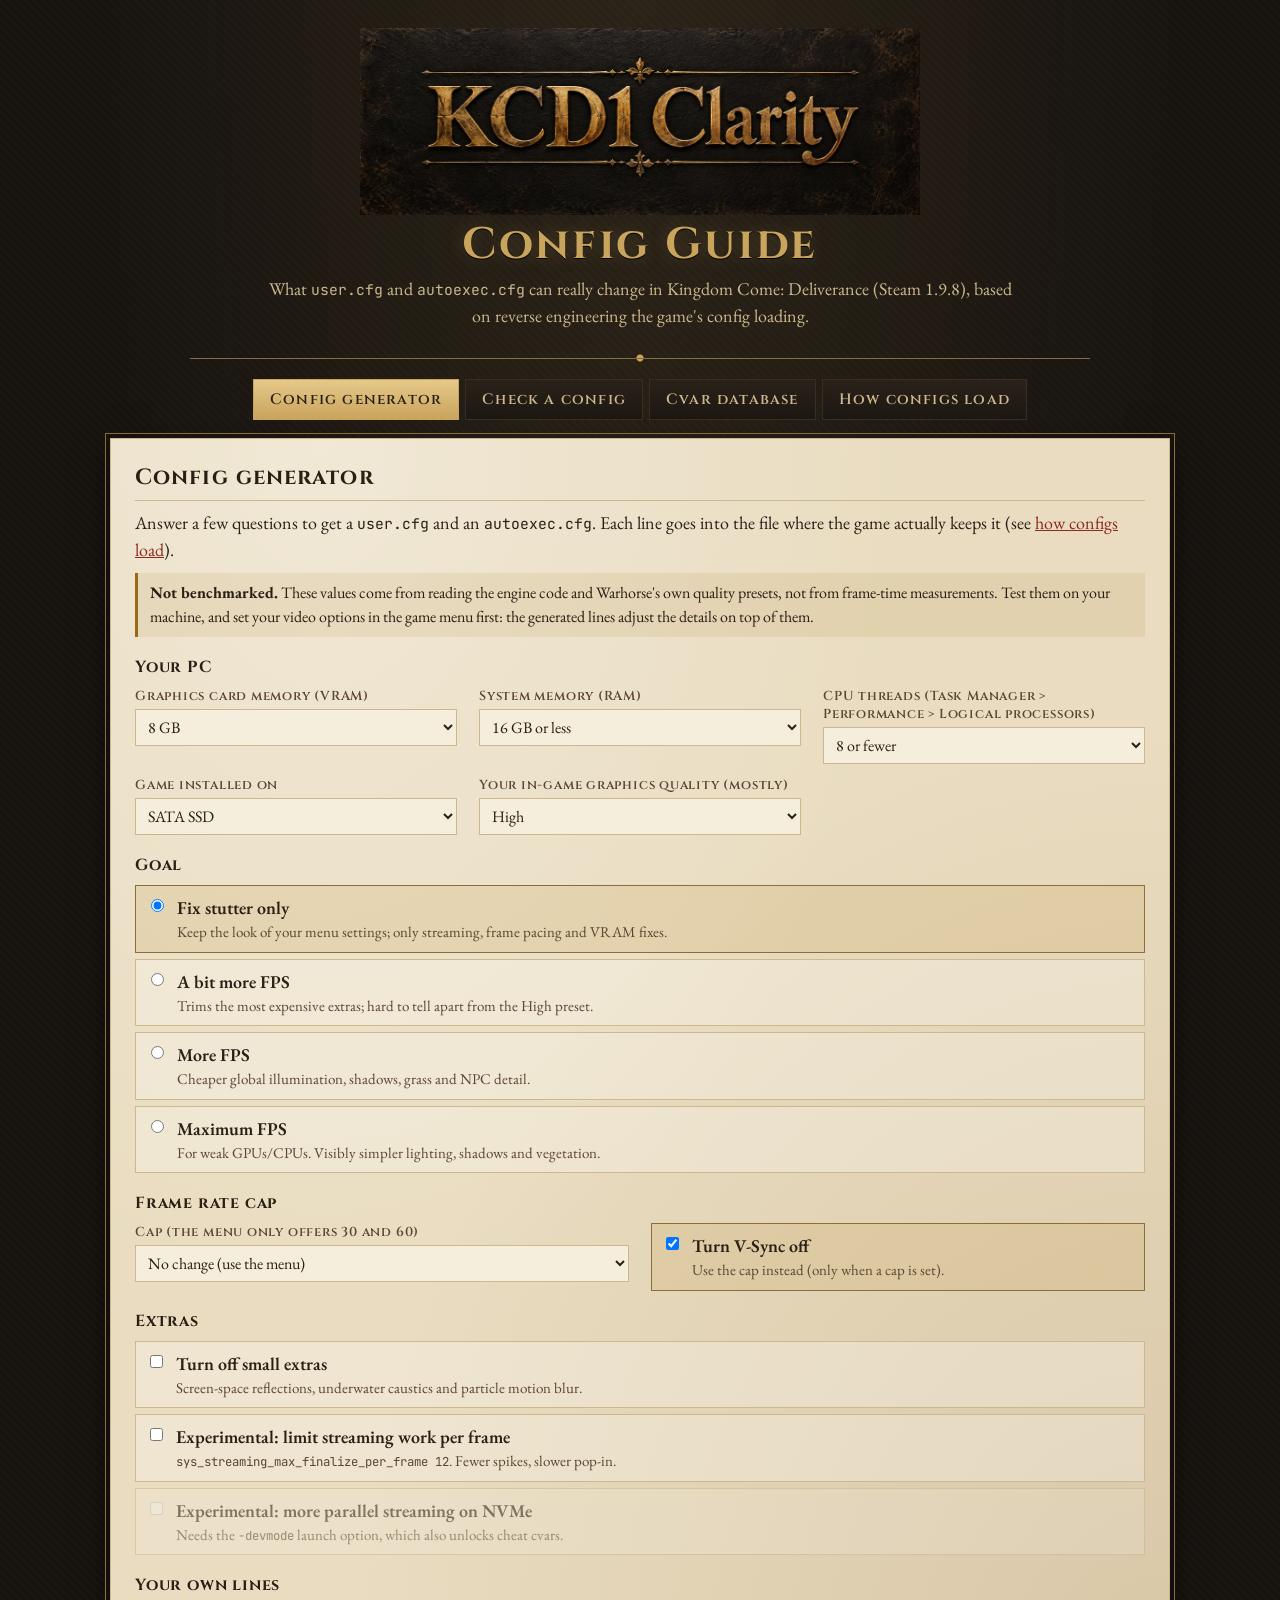
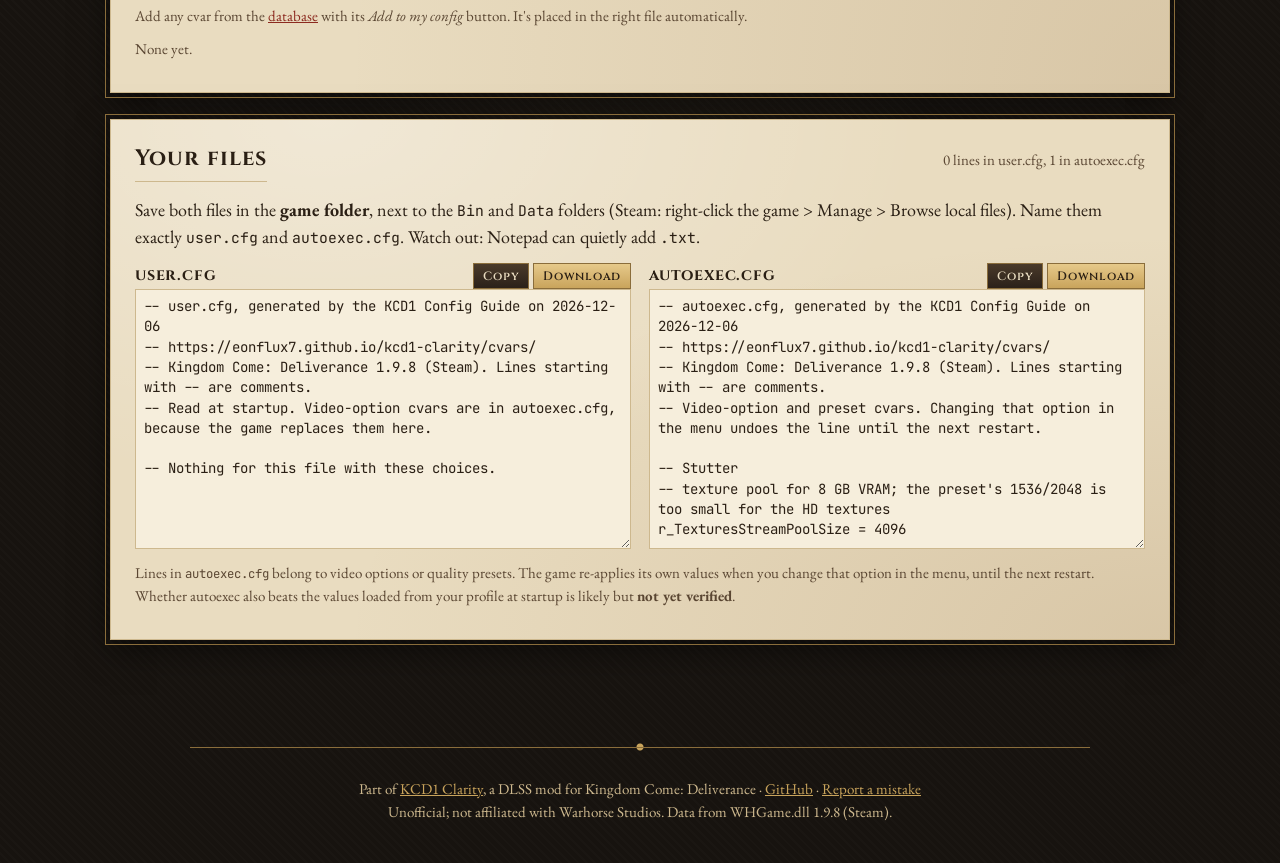
==== docs/cvars/index.html @ 4efc552a "Config guide website, KCD1 Clarity logo and name - GitHub Pages site under docs/: a landing page, an" ====
<!doctype html>
<html lang="en">
<head>
<meta charset="utf-8">
<meta name="viewport" content="width=device-width, initial-scale=1">
<title>KCD1 Config Guide</title>
<meta name="description" content="Kingdom Come: Deliverance user.cfg / autoexec.cfg generator, config checker and a database of all 4007 console variables, with what actually works.">
<meta property="og:title" content="KCD1 Config Guide">
<meta property="og:description" content="user.cfg / autoexec.cfg generator, config checker and cvar database for Kingdom Come: Deliverance.">
<meta property="og:image" content="https://eonflux7.github.io/kcd1-clarity/assets/social-preview.jpg">
<link rel="icon" href="../assets/favicon-32.png" sizes="32x32">
<link rel="apple-touch-icon" href="../assets/icon-180.png">
<link rel="preconnect" href="https://fonts.googleapis.com">
<link rel="preconnect" href="https://fonts.gstatic.com" crossorigin>
<link href="https://fonts.googleapis.com/css2?family=Cinzel:wght@600;700&family=EB+Garamond:ital,wght@0,400;0,600;1,400&family=JetBrains+Mono:wght@400;600&display=swap" rel="stylesheet">
<link rel="stylesheet" href="site/style.css">
</head>
<body>
<header class="site">
  <a href="../"><img class="logo" src="../assets/logo-banner.jpg" width="1200" height="400" alt="KCD1 Clarity"></a>
  <h1>Config Guide</h1>
  <p class="sub">What <code>user.cfg</code> and <code>autoexec.cfg</code> can really change in Kingdom Come: Deliverance
    (Steam 1.9.8), based on reverse engineering the game's config loading.</p>
</header>
<div class="rule"></div>
<nav class="tabs" aria-label="Sections">
  <a href="#generator">Config generator</a>
  <a href="#check">Check a config</a>
  <a href="#db">Cvar database</a>
  <a href="#how">How configs load</a>
</nav>

<main>
<p id="loading" class="panel">Loading the cvar data…</p>

<!-- ======================= GENERATOR ======================= -->
<section class="tab" id="tab-generator" hidden>
  <div class="panel">
    <h2>Config generator</h2>
    <p>Answer a few questions to get a <code>user.cfg</code> and an <code>autoexec.cfg</code>. Each line goes into the
      file where the game actually keeps it (see <a href="#how">how configs load</a>).</p>
    <div class="note"><b>Not benchmarked.</b> These values come from reading the engine code and Warhorse's own
      quality presets, not from frame-time measurements. Test them on your machine, and set your video options in the
      game menu first: the generated lines adjust the details on top of them.</div>

    <h3>Your PC</h3>
    <div class="grid">
      <label class="field"><span>Graphics card memory (VRAM)</span>
        <select id="g-vram">
          <option value="2">2 GB</option><option value="3">3 GB</option><option value="4">4 GB</option>
          <option value="6">6 GB</option><option value="8" selected>8 GB</option><option value="10">10 GB</option>
          <option value="12">12 GB</option><option value="16">16 GB or more</option>
        </select></label>
      <label class="field"><span>System memory (RAM)</span>
        <select id="g-ram"><option value="16" selected>16 GB or less</option><option value="32">32 GB or more</option></select></label>
      <label class="field"><span>CPU threads (Task Manager &gt; Performance &gt; Logical processors)</span>
        <select id="g-threads"><option value="8" selected>8 or fewer</option><option value="16">more than 8</option></select></label>
      <label class="field"><span>Game installed on</span>
        <select id="g-drive"><option value="hdd">Hard disk</option><option value="ssd" selected>SATA SSD</option><option value="nvme">NVMe SSD</option></select></label>
    </div>

    <h3>Goal</h3>
    <div class="choices" id="g-goal">
      <label class="choice"><input type="radio" name="goal" value="none" checked>
        <span><b>Fix stutter only</b><small>Keep the look of your menu settings; only streaming, frame pacing and VRAM fixes.</small></span></label>
      <label class="choice"><input type="radio" name="goal" value="high">
        <span><b>A bit more FPS</b><small>Trims the most expensive extras; hard to tell apart from the High preset.</small></span></label>
      <label class="choice"><input type="radio" name="goal" value="mid">
        <span><b>More FPS</b><small>Cheaper global illumination, shadows, grass and NPC detail.</small></span></label>
      <label class="choice"><input type="radio" name="goal" value="low">
        <span><b>Maximum FPS</b><small>For weak GPUs/CPUs. Visibly simpler lighting, shadows and vegetation.</small></span></label>
    </div>

    <h3>Frame rate cap</h3>
    <div class="grid">
      <label class="field"><span>Cap (the menu only offers 30 and 60)</span>
        <select id="g-fps">
          <option value="">No change (use the menu)</option>
          <option>40</option><option>45</option><option>50</option><option>60</option><option>72</option>
          <option>90</option><option>120</option><option>144</option><option>165</option>
        </select></label>
      <label class="choice"><input type="checkbox" id="g-vsync" checked>
        <span><b>Turn V-Sync off</b><small>Use the cap instead (only when a cap is set).</small></span></label>
    </div>

    <h3>Extras</h3>
    <div class="choices">
      <label class="choice"><input type="checkbox" id="g-extras">
        <span><b>Turn off small extras</b><small>Screen-space reflections, underwater caustics and particle motion blur.</small></span></label>
      <label class="choice"><input type="checkbox" id="g-finalize">
        <span><b>Experimental: limit streaming work per frame</b><small><code>sys_streaming_max_finalize_per_frame 12</code>. Fewer spikes, slower pop-in.</small></span></label>
      <label class="choice" id="g-nvme-row"><input type="checkbox" id="g-nvme">
        <span><b>Experimental: more parallel streaming on NVMe</b><small>Needs the <code>-devmode</code> launch option, which also unlocks cheat cvars.</small></span></label>
    </div>

    <h3>Your own lines</h3>
    <p class="small muted">Add any cvar from the <a href="#db">database</a> with its <em>Add to my config</em> button.
      It's placed in the right file automatically.</p>
    <div id="g-custom" class="small"></div>
  </div>

  <div class="panel">
    <div class="out-head"><h2>Your files</h2><span class="muted small" id="g-summary"></span></div>
    <p>Save both files in the <b>game folder</b>, next to the <code>Bin</code> and <code>Data</code> folders
      (Steam: right-click the game &gt; Manage &gt; Browse local files). Name them exactly <code>user.cfg</code> and
      <code>autoexec.cfg</code>. Watch out: Notepad can quietly add <code>.txt</code>.</p>
    <div id="g-devmode"></div>
    <div class="outputs">
      <div>
        <div class="out-head"><h3>user.cfg</h3><span>
          <button class="small" data-copy="g-user">Copy</button>
          <button class="small primary" data-download="g-user" data-name="user.cfg">Download</button></span></div>
        <textarea id="g-user" readonly spellcheck="false"></textarea>
      </div>
      <div>
        <div class="out-head"><h3>autoexec.cfg</h3><span>
          <button class="small" data-copy="g-auto">Copy</button>
          <button class="small primary" data-download="g-auto" data-name="autoexec.cfg">Download</button></span></div>
        <textarea id="g-auto" readonly spellcheck="false"></textarea>
      </div>
    </div>
    <p class="small muted">Lines in <code>autoexec.cfg</code> belong to video options or quality presets. The game
      re-applies its own values when you change that option in the menu, until the next restart. Whether autoexec
      also beats the values loaded from your profile at startup is likely but <b>not yet verified</b>.</p>
  </div>
</section>

<!-- ======================= CHECKER ======================= -->
<section class="tab" id="tab-check" hidden>
  <div class="panel">
    <h2>Check a config</h2>
    <p>Paste a <code>user.cfg</code> or <code>autoexec.cfg</code> (yours, or one from a mod page), or open the file.
      Every line is checked against the game's real cvar list and loading rules. Nothing is uploaded; it all runs in
      your browser.</p>
    <div class="db-controls">
      <label class="field"><span>File type</span>
        <select id="c-kind"><option value="user">user.cfg</option><option value="autoexec">autoexec.cfg</option></select></label>
      <label class="button">Open file…<input type="file" id="c-file" accept=".cfg,.txt" hidden></label>
      <button id="c-example">Example</button>
    </div>
    <textarea id="c-input" rows="12" spellcheck="false" placeholder="r_TexturesStreamPoolSize = 4096&#10;sys_MaxFPS = 50&#10;r_DepthOfField = 0"></textarea>
    <div id="c-file-warn"></div>
  </div>
  <div class="panel" id="c-results-panel" hidden>
    <div class="out-head"><h2>Result</h2><span id="c-summary" class="small"></span></div>
    <div class="table-wrap"><table id="c-results"></table></div>
    <h3>What the verdicts mean</h3>
    <div class="legend" id="c-legend"></div>
  </div>
</section>

<!-- ======================= DATABASE ======================= -->
<section class="tab" id="tab-db" hidden>
  <div class="panel">
    <h2>Cvar database</h2>
    <p>Every console variable the game registers, with its type, default, the engine's own help text and, most
      importantly, whether a config file can change it. Click a row for details and quality-preset values.</p>
    <div class="db-controls">
      <input type="search" id="d-q" placeholder="Search names and descriptions, e.g. shadow, lod, fov" aria-label="Search cvars">
      <select id="d-prefix" aria-label="Subsystem"></select>
    </div>
    <div class="chips" id="d-chips" role="group" aria-label="Filter by status"></div>
    <p class="small muted" id="d-count"></p>
    <div class="cv-list" id="d-list"></div>
    <p class="more"><button id="d-more" hidden>Show more</button></p>
  </div>
</section>

<!-- ======================= HOW ======================= -->
<section class="tab" id="tab-how" hidden>
  <div class="panel">
    <h2>How the game loads configs</h2>
    <h3>Order</h3>
    <ol>
      <li><code>system.cfg</code>, then <code>user.cfg</code> (game folder), while the engine starts.</li>
      <li>A few thread/worker settings are read once, right after that.</li>
      <li>Your saved profile is applied: resolution, V-Sync, FPS cap, FOV, the distance sliders, and every quality
        option. Each quality option is a <em>preset group</em> that sets dozens of cvars (209 in total).</li>
      <li><code>autoexec.cfg</code> runs when the game starts. (That this is after step 3 is likely but unverified.)</li>
      <li>Changing a video option later re-applies its whole group.</li>
    </ol>
    <h3>So where does a line go?</h3>
    <table>
      <tr><th>the cvar is…</th><th>put it in</th></tr>
      <tr><td>part of a video option or quality preset</td><td><code>autoexec.cfg</code>. In <code>user.cfg</code> it's replaced at step 3.</td></tr>
      <tr><td>read once at startup (<code>sys_job_system_max_worker</code>, thread affinities)</td><td><code>user.cfg</code>. autoexec runs too late.</td></tr>
      <tr><td>anything else that's settable</td><td>either file</td></tr>
      <tr><td>cheat / const / read-only (about 1700 cvars)</td><td>nowhere, unless the game runs with <code>-devmode</code></td></tr>
    </table>
    <h3>Parsing rules</h3>
    <ul>
      <li>A comment must <em>start</em> the line, with <code>;</code> or <code>--</code>. A comment after a value is
        part of the value (harmless after a number, not after text).</li>
      <li><code>user.cfg</code> needs <code>name = value</code>. Lines without <code>=</code> (like <code>#comments</code>
        or <code>bind</code>) are ignored. <code>autoexec.cfg</code> also accepts <code>name value</code> and commands
        like <code>bind</code>.</li>
      <li>Whole-number cvars cut off fractions: <code>r_HDRBloom = 0.4</code> becomes 0, which turns bloom off.</li>
      <li>An empty value (<code>name =</code>) sets 0.</li>
      <li>The file must be called exactly <code>user.cfg</code>; <code>user.cfg.txt</code> is never loaded.</li>
    </ul>
    <p>Full details, with engine addresses for every claim: <a href="https://github.com/eonflux7/kcd1-clarity/blob/main/docs/cvars/cfg-loading.md">cfg-loading.md</a>,
      <a href="https://github.com/eonflux7/kcd1-clarity/blob/main/docs/cvars/perf-cvars.md">perf-cvars.md</a>,
      <a href="https://github.com/eonflux7/kcd1-clarity/blob/main/docs/cvars/community-cfg-audit.md">community-cfg-audit.md</a>.</p>
  </div>
</section>
</main>

<div class="rule"></div>
<footer class="site">
  Part of <a href="../">KCD1 Clarity</a>, a DLSS mod for Kingdom Come: Deliverance ·
  <a href="https://github.com/eonflux7/kcd1-clarity">GitHub</a> ·
  <a href="https://github.com/eonflux7/kcd1-clarity/issues">Report a mistake</a><br>
  Unofficial; not affiliated with Warhorse Studios. Data from WHGame.dll 1.9.8 (Steam).
</footer>
<script src="site/app.js"></script>
</body>
</html>
---- docs/cvars/site/style.css ----
/* KCD-like look: dark leather frame, parchment panels, gold engraved capitals */
[hidden] { display: none !important; }
:root {
  --bg: #17130f;
  --bg-2: #211b15;
  --frame: #3a2e22;
  --gold: #c9a45c;
  --gold-hi: #e6c98a;
  --gold-lo: #8a6d3b;
  --parch: #e9dcc0;
  --parch-2: #ddcca8;
  --parch-3: #cdb88e;
  --ink: #2a1f14;
  --ink-2: #5a4632;
  --red: #8c2a1f;
  --green: #3f6b2f;
  --amber: #9a6a12;
  --blue: #2f5470;
  --grey: #6e6252;
  --mono: "JetBrains Mono", ui-monospace, Consolas, monospace;
  --serif: "EB Garamond", Garamond, Georgia, serif;
  --caps: "Cinzel", "Trajan Pro", Georgia, serif;
}
* { box-sizing: border-box; }
html { background: var(--bg); }
body {
  margin: 0;
  color: var(--parch);
  font: 18px/1.5 var(--serif);
  background:
    radial-gradient(ellipse at 50% -10%, rgba(201, 164, 92, 0.12), transparent 60%),
    repeating-linear-gradient(45deg, rgba(255, 255, 255, 0.012) 0 2px, transparent 2px 6px),
    var(--bg);
  min-height: 100vh;
}
a { color: var(--gold-hi); }
code, .mono { font-family: var(--mono); font-size: 0.82em; }

header.site {
  text-align: center;
  padding: 28px 16px 8px;
}
header.site img.logo { max-width: min(560px, 92vw); height: auto; display: block; margin: 0 auto 6px; }
header.site h1 {
  font: 700 clamp(28px, 5vw, 44px)/1.1 var(--caps);
  letter-spacing: 0.06em;
  margin: 0;
  color: var(--gold);
  text-shadow: 0 1px 0 #000, 0 0 18px rgba(201, 164, 92, 0.25);
}
header.site p.sub { margin: 6px auto 0; color: var(--parch-3); max-width: 760px; }

.rule {
  height: 14px;
  margin: 14px auto;
  max-width: 900px;
  background:
    linear-gradient(var(--gold-lo), var(--gold-lo)) center / 100% 1px no-repeat,
    radial-gradient(circle, var(--gold) 3px, transparent 4px) center / 14px 14px no-repeat;
}

nav.tabs {
  display: flex;
  flex-wrap: wrap;
  justify-content: center;
  gap: 6px;
  padding: 0 16px;
  margin-bottom: 18px;
}
nav.tabs a {
  font: 600 15px var(--caps);
  letter-spacing: 0.08em;
  text-decoration: none;
  color: var(--parch-3);
  padding: 9px 16px;
  border: 1px solid var(--frame);
  background: linear-gradient(#2a221a, #1c1712);
}
nav.tabs a:hover { color: var(--gold-hi); border-color: var(--gold-lo); }
nav.tabs a[aria-current="page"] {
  color: var(--ink);
  background: linear-gradient(var(--gold-hi), var(--gold));
  border-color: var(--gold);
}

main { max-width: 1100px; margin: 0 auto; padding: 0 16px 60px; }
section.tab[hidden] { display: none; }

.panel {
  color: var(--ink);
  background:
    radial-gradient(ellipse at 20% 0%, rgba(255, 255, 255, 0.35), transparent 50%),
    radial-gradient(ellipse at 100% 100%, rgba(140, 100, 50, 0.18), transparent 55%),
    var(--parch);
  border: 1px solid var(--parch-3);
  outline: 1px solid var(--gold-lo);
  outline-offset: 4px;
  box-shadow: 0 10px 30px rgba(0, 0, 0, 0.5);
  padding: 22px 24px;
  margin: 18px 4px 26px;
}
.panel a { color: var(--red); }
.panel h2, .panel h3 {
  font-family: var(--caps);
  letter-spacing: 0.05em;
  color: var(--ink);
  margin: 0 0 8px;
}
.panel h2 { font-size: 22px; border-bottom: 1px solid var(--parch-3); padding-bottom: 6px; }
.panel h3 { font-size: 16px; margin-top: 18px; }
.panel p { margin: 6px 0 10px; }
.muted { color: var(--ink-2); }
.small { font-size: 15px; }

.note {
  border-left: 3px solid var(--amber);
  background: rgba(154, 106, 18, 0.1);
  padding: 8px 12px;
  margin: 10px 0;
  font-size: 16px;
}

/* form controls */
label { cursor: pointer; }
input[type="text"], input[type="search"], input[type="number"], select, textarea {
  font: 16px var(--serif);
  color: var(--ink);
  background: #f6eedc;
  border: 1px solid var(--parch-3);
  padding: 6px 8px;
  border-radius: 0;
}
textarea { font: 14px/1.45 var(--mono); width: 100%; }
input:focus, select:focus, textarea:focus, button:focus-visible, a:focus-visible {
  outline: 2px solid var(--gold-lo);
  outline-offset: 1px;
}
button, .button {
  font: 600 14px var(--caps);
  letter-spacing: 0.06em;
  color: var(--parch);
  background: linear-gradient(#4a3a2a, #2b2119);
  border: 1px solid var(--gold-lo);
  padding: 7px 14px;
  cursor: pointer;
  text-decoration: none;
  display: inline-block;
}
button:hover, .button:hover { color: var(--gold-hi); }
button.small { font-size: 12px; padding: 4px 9px; }
.primary, .primary:hover { color: var(--ink); background: linear-gradient(var(--gold-hi), var(--gold)); }

.grid { display: grid; grid-template-columns: repeat(auto-fit, minmax(240px, 1fr)); gap: 12px 22px; }
.field { display: flex; flex-direction: column; gap: 4px; }
.field > span { font: 600 13px var(--caps); letter-spacing: 0.06em; color: var(--ink-2); }
.choices { display: flex; flex-direction: column; gap: 6px; }
.choice {
  display: flex;
  gap: 10px;
  align-items: flex-start;
  padding: 8px 10px;
  border: 1px solid var(--parch-3);
  background: rgba(255, 255, 255, 0.25);
}
.choice:has(input:checked) { border-color: var(--gold-lo); background: rgba(201, 164, 92, 0.22); }
.choice input { margin-top: 5px; }
.choice b { font-weight: 600; }
.choice small { display: block; color: var(--ink-2); font-size: 15px; }
.choice.disabled { opacity: 0.55; }

.out-head { display: flex; flex-wrap: wrap; align-items: baseline; gap: 10px; justify-content: space-between; }
.out-head h3 { margin: 0; }
.outputs { display: grid; grid-template-columns: repeat(auto-fit, minmax(320px, 1fr)); gap: 18px; }
.outputs textarea { min-height: 260px; resize: vertical; }

/* badges */
.badge {
  display: inline-block;
  font: 600 11px/1 var(--caps);
  letter-spacing: 0.06em;
  padding: 4px 6px 3px;
  color: #fff;
  background: var(--grey);
  white-space: nowrap;
}
.b-ok { background: var(--green); }
.b-init { background: var(--blue); }
.b-menu { background: var(--amber); }
.b-risk { background: var(--amber); }
.b-blocked { background: var(--red); }
.b-dead, .b-missing, .b-ignored { background: var(--grey); }
.b-group { background: #5b4a7a; }

/* tables */
table { border-collapse: collapse; width: 100%; font-size: 16px; }
th, td { text-align: left; padding: 6px 8px; border-bottom: 1px solid var(--parch-3); vertical-align: top; }
th { font: 600 13px var(--caps); letter-spacing: 0.05em; color: var(--ink-2); }
.table-wrap { overflow-x: auto; }

/* database */
.db-controls { display: flex; flex-wrap: wrap; gap: 10px; align-items: center; margin-bottom: 10px; }
.db-controls input[type="search"] { flex: 1 1 260px; }
.chips { display: flex; flex-wrap: wrap; gap: 6px; margin: 8px 0 12px; }
.chip {
  font: 15px var(--serif);
  padding: 3px 10px;
  border: 1px solid var(--parch-3);
  background: rgba(255, 255, 255, 0.3);
  color: var(--ink);
  cursor: pointer;
}
.chip[aria-pressed="true"] { background: var(--ink); color: var(--parch); border-color: var(--ink); }
.cv-list { border-top: 1px solid var(--parch-3); }
.cv {
  border-bottom: 1px solid var(--parch-3);
}
.cv > button.cv-row {
  all: unset;
  box-sizing: border-box;
  cursor: pointer;
  display: grid;
  grid-template-columns: minmax(180px, 2fr) auto minmax(0, 4fr);
  gap: 4px 12px;
  align-items: baseline;
  width: 100%;
  padding: 7px 6px;
}
.cv > button.cv-row:hover, .cv.open > button.cv-row { background: rgba(201, 164, 92, 0.18); }
.cv > button.cv-row:focus-visible { outline: 2px solid var(--gold-lo); }
.cv-name { font: 14px var(--mono); font-weight: 600; word-break: break-all; }
.cv-help { color: var(--ink-2); font-size: 16px; overflow: hidden; text-overflow: ellipsis; white-space: nowrap; }
.cv-detail { padding: 6px 12px 16px; background: rgba(255, 255, 255, 0.22); }
.cv-detail dl { display: grid; grid-template-columns: max-content 1fr; gap: 3px 14px; margin: 6px 0 10px; }
.cv-detail dt { font: 600 13px var(--caps); letter-spacing: 0.05em; color: var(--ink-2); padding-top: 3px; }
.cv-detail dd { margin: 0; }
.cv-detail pre { white-space: pre-wrap; font: 14px/1.45 var(--mono); margin: 0; }
.rec { border-left: 3px solid var(--green); background: rgba(63, 107, 47, 0.1); padding: 6px 10px; margin: 8px 0; }
.rec.dont { border-color: var(--red); background: rgba(140, 42, 31, 0.08); }
.levels td, .levels th { text-align: center; font-family: var(--mono); font-size: 13px; }
.levels td:first-child, .levels th:first-child { text-align: left; }
.more { text-align: center; margin: 14px 0 0; }

.legend { display: grid; grid-template-columns: max-content 1fr; gap: 6px 12px; align-items: baseline; font-size: 16px; }

footer.site { text-align: center; color: var(--parch-3); font-size: 15px; padding: 10px 16px 40px; }
footer.site a { color: var(--gold); }

@media (max-width: 640px) {
  body { font-size: 17px; }
  .panel { padding: 16px 14px; margin: 14px 0 22px; outline-offset: 2px; }
  .cv > button.cv-row { grid-template-columns: 1fr auto; }
  .cv-help { grid-column: 1 / -1; white-space: normal; }
  .cv-detail dl { grid-template-columns: 1fr; }
}

/* long option labels must not widen the page on phones */
select, input, textarea { max-width: 100%; min-width: 0; }
.db-controls > * { min-width: 0; }
.db-controls select { flex: 1 1 220px; }
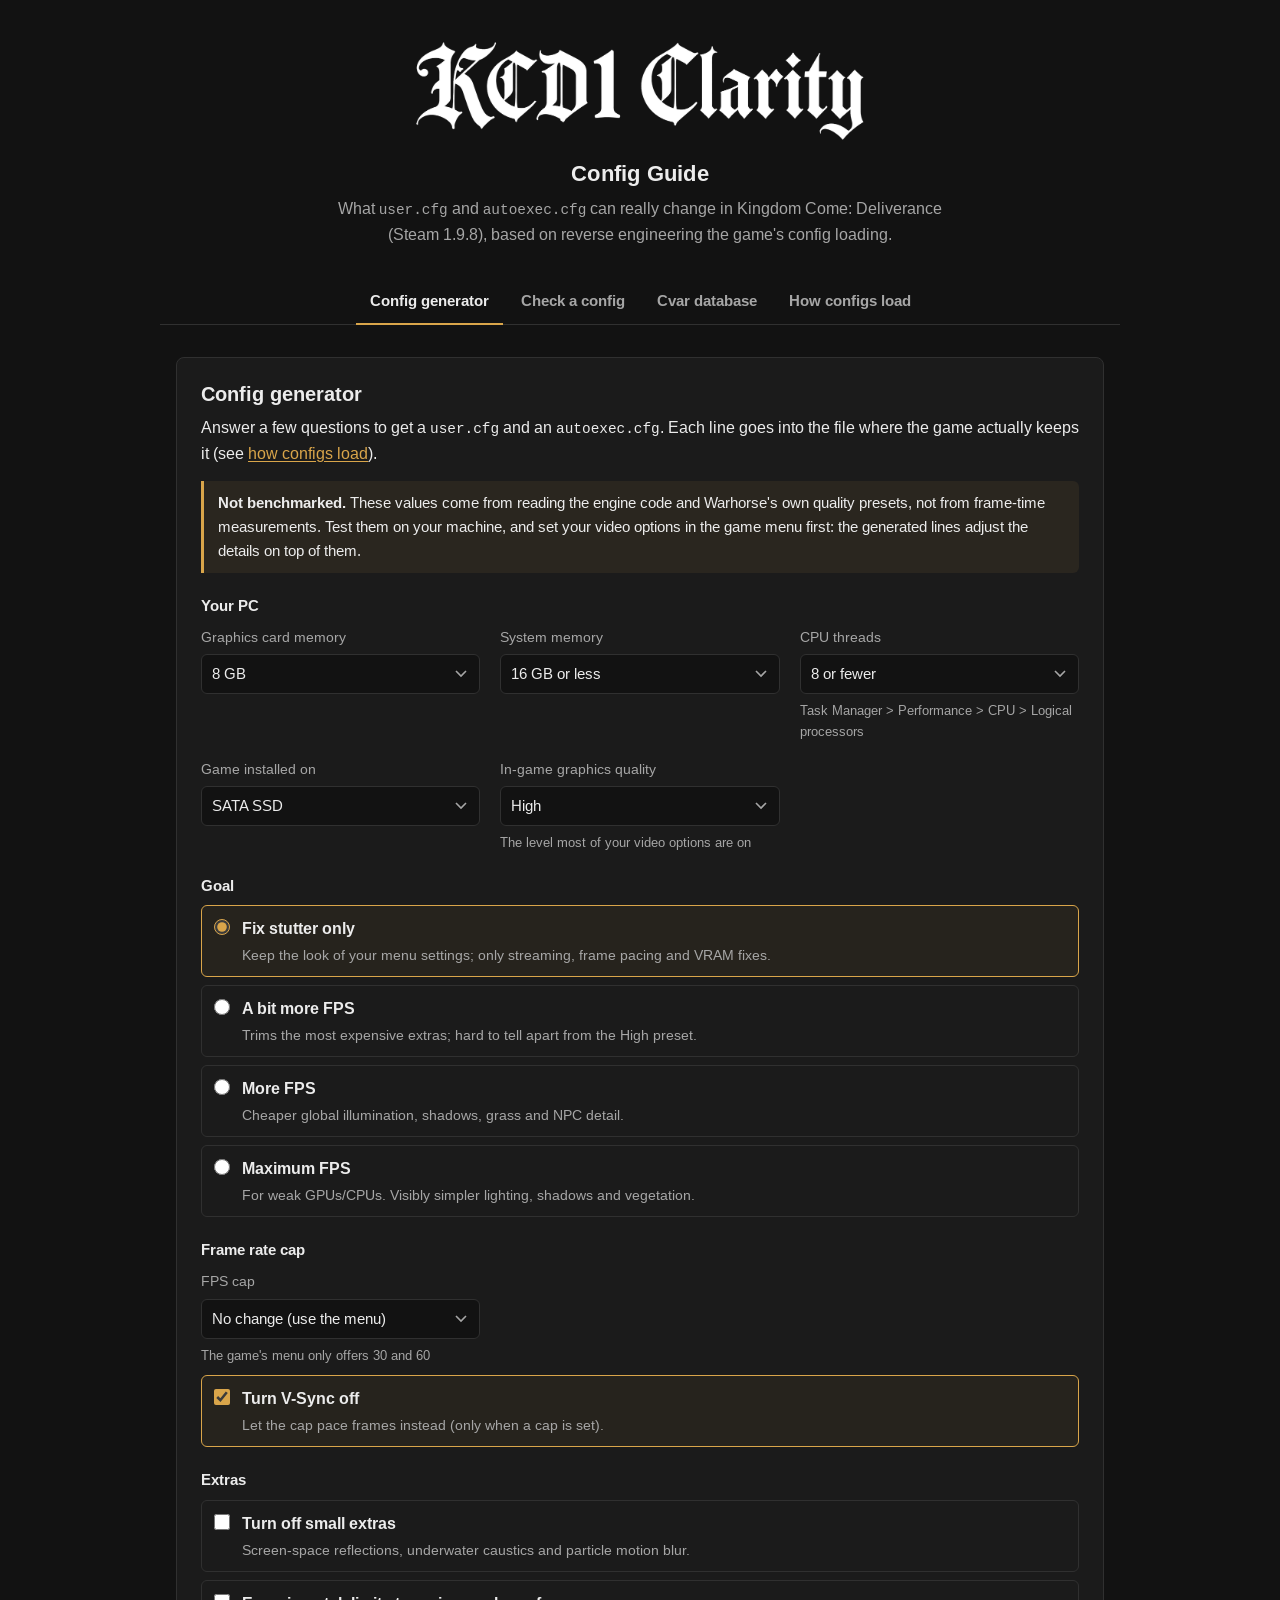
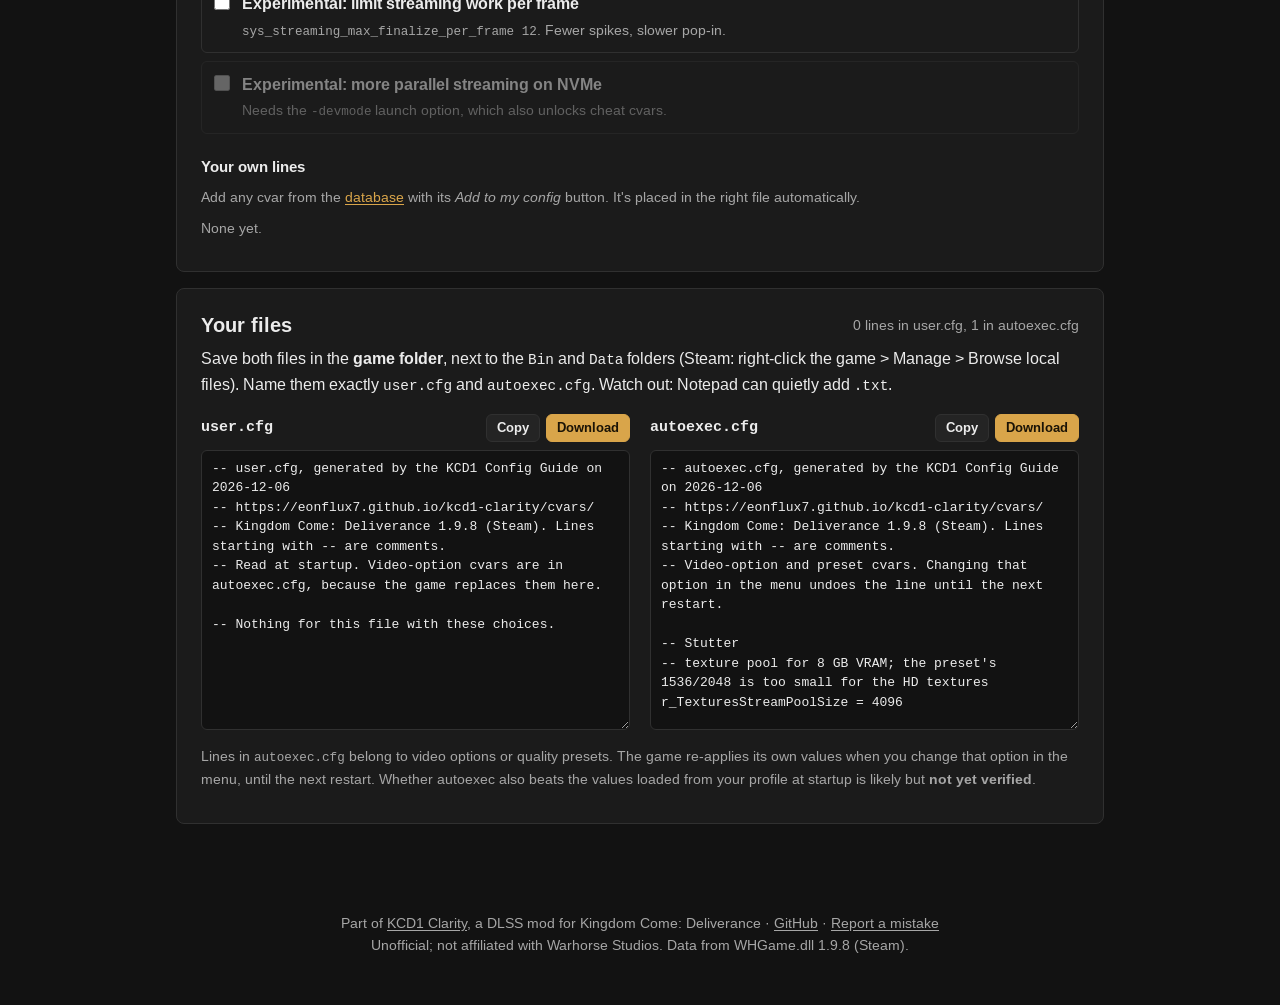
==== commit 167f7561: "Site redesign: Arimo, plain dark theme, blackletter wordmark - New transparent "KCD1 Clarity" blackl" ====
--- a/docs/cvars/index.html
+++ b/docs/cvars/index.html
@@ -12,17 +12,16 @@
 <link rel="apple-touch-icon" href="../assets/icon-180.png">
 <link rel="preconnect" href="https://fonts.googleapis.com">
 <link rel="preconnect" href="https://fonts.gstatic.com" crossorigin>
-<link href="https://fonts.googleapis.com/css2?family=Cinzel:wght@600;700&family=EB+Garamond:ital,wght@0,400;0,600;1,400&family=JetBrains+Mono:wght@400;600&display=swap" rel="stylesheet">
+<link href="https://fonts.googleapis.com/css2?family=Arimo:ital,wght@0,400;0,700;1,400&family=Cousine:wght@400;700&display=swap" rel="stylesheet">
 <link rel="stylesheet" href="site/style.css">
 </head>
 <body>
 <header class="site">
-  <a href="../"><img class="logo" src="../assets/logo-banner.jpg" width="1200" height="400" alt="KCD1 Clarity"></a>
+  <a href="../"><img class="logo" src="../assets/wordmark.png" width="1200" height="287" alt="KCD1 Clarity"></a>
   <h1>Config Guide</h1>
   <p class="sub">What <code>user.cfg</code> and <code>autoexec.cfg</code> can really change in Kingdom Come: Deliverance
     (Steam 1.9.8), based on reverse engineering the game's config loading.</p>
 </header>
-<div class="rule"></div>
 <nav class="tabs" aria-label="Sections">
   <a href="#generator">Config generator</a>
   <a href="#check">Check a config</a>
@@ -45,18 +44,23 @@
 
     <h3>Your PC</h3>
     <div class="grid">
-      <label class="field"><span>Graphics card memory (VRAM)</span>
+      <label class="field"><span>Graphics card memory</span>
         <select id="g-vram">
           <option value="2">2 GB</option><option value="3">3 GB</option><option value="4">4 GB</option>
           <option value="6">6 GB</option><option value="8" selected>8 GB</option><option value="10">10 GB</option>
           <option value="12">12 GB</option><option value="16">16 GB or more</option>
         </select></label>
-      <label class="field"><span>System memory (RAM)</span>
+      <label class="field"><span>System memory</span>
         <select id="g-ram"><option value="16" selected>16 GB or less</option><option value="32">32 GB or more</option></select></label>
-      <label class="field"><span>CPU threads (Task Manager &gt; Performance &gt; Logical processors)</span>
-        <select id="g-threads"><option value="8" selected>8 or fewer</option><option value="16">more than 8</option></select></label>
+      <label class="field"><span>CPU threads</span>
+        <select id="g-threads"><option value="8" selected>8 or fewer</option><option value="16">More than 8</option></select>
+        <span class="hint">Task Manager &gt; Performance &gt; CPU &gt; Logical processors</span></label>
       <label class="field"><span>Game installed on</span>
         <select id="g-drive"><option value="hdd">Hard disk</option><option value="ssd" selected>SATA SSD</option><option value="nvme">NVMe SSD</option></select></label>
+      <label class="field"><span>In-game graphics quality</span>
+        <select id="g-level"><option value="1">Low</option><option value="2">Medium</option>
+          <option value="3" selected>High</option><option value="4">Very High</option></select>
+        <span class="hint">The level most of your video options are on</span></label>
     </div>
 
     <h3>Goal</h3>
@@ -73,14 +77,17 @@
 
     <h3>Frame rate cap</h3>
     <div class="grid">
-      <label class="field"><span>Cap (the menu only offers 30 and 60)</span>
+      <label class="field"><span>FPS cap</span>
         <select id="g-fps">
           <option value="">No change (use the menu)</option>
           <option>40</option><option>45</option><option>50</option><option>60</option><option>72</option>
           <option>90</option><option>120</option><option>144</option><option>165</option>
-        </select></label>
+        </select>
+        <span class="hint">The game's menu only offers 30 and 60</span></label>
+    </div>
+    <div class="choices" style="margin-top:10px">
       <label class="choice"><input type="checkbox" id="g-vsync" checked>
-        <span><b>Turn V-Sync off</b><small>Use the cap instead (only when a cap is set).</small></span></label>
+        <span><b>Turn V-Sync off</b><small>Let the cap pace frames instead (only when a cap is set).</small></span></label>
     </div>
 
     <h3>Extras</h3>
@@ -107,13 +114,13 @@
     <div id="g-devmode"></div>
     <div class="outputs">
       <div>
-        <div class="out-head"><h3>user.cfg</h3><span>
+        <div class="out-head"><h3>user.cfg</h3><span class="actions">
           <button class="small" data-copy="g-user">Copy</button>
           <button class="small primary" data-download="g-user" data-name="user.cfg">Download</button></span></div>
         <textarea id="g-user" readonly spellcheck="false"></textarea>
       </div>
       <div>
-        <div class="out-head"><h3>autoexec.cfg</h3><span>
+        <div class="out-head"><h3>autoexec.cfg</h3><span class="actions">
           <button class="small" data-copy="g-auto">Copy</button>
           <button class="small primary" data-download="g-auto" data-name="autoexec.cfg">Download</button></span></div>
         <textarea id="g-auto" readonly spellcheck="false"></textarea>
@@ -205,7 +212,6 @@
 </section>
 </main>
 
-<div class="rule"></div>
 <footer class="site">
   Part of <a href="../">KCD1 Clarity</a>, a DLSS mod for Kingdom Come: Deliverance ·
   <a href="https://github.com/eonflux7/kcd1-clarity">GitHub</a> ·
--- a/docs/cvars/site/style.css
+++ b/docs/cvars/site/style.css
@@ -1,259 +1,252 @@
-/* KCD-like look: dark leather frame, parchment panels, gold engraved capitals */
+/* Plain dark theme, one gold accent. Arimo for text, Cousine (its monospace sibling) for code. */
 [hidden] { display: none !important; }
 :root {
-  --bg: #17130f;
-  --bg-2: #211b15;
-  --frame: #3a2e22;
-  --gold: #c9a45c;
-  --gold-hi: #e6c98a;
-  --gold-lo: #8a6d3b;
-  --parch: #e9dcc0;
-  --parch-2: #ddcca8;
-  --parch-3: #cdb88e;
-  --ink: #2a1f14;
-  --ink-2: #5a4632;
-  --red: #8c2a1f;
-  --green: #3f6b2f;
-  --amber: #9a6a12;
-  --blue: #2f5470;
-  --grey: #6e6252;
-  --mono: "JetBrains Mono", ui-monospace, Consolas, monospace;
-  --serif: "EB Garamond", Garamond, Georgia, serif;
-  --caps: "Cinzel", "Trajan Pro", Georgia, serif;
+  --bg: #121212;
+  --surface: #1b1b1b;
+  --surface-2: #242424;
+  --border: #303030;
+  --text: #ececec;
+  --muted: #a6a6a6;
+  --accent: #d9a54a;
+  --accent-ink: #1a1306;
+  --green: #5cb87f;
+  --blue: #6aa5dc;
+  --amber: #d9a54a;
+  --red: #e06c5e;
+  --grey: #8f8f8f;
+  --purple: #a891d6;
+  --radius: 8px;
+  --sans: "Arimo", Arial, "Helvetica Neue", sans-serif;
+  --mono: "Cousine", ui-monospace, Consolas, monospace;
 }
 * { box-sizing: border-box; }
 html { background: var(--bg); }
-body {
-  margin: 0;
-  color: var(--parch);
-  font: 18px/1.5 var(--serif);
-  background:
-    radial-gradient(ellipse at 50% -10%, rgba(201, 164, 92, 0.12), transparent 60%),
-    repeating-linear-gradient(45deg, rgba(255, 255, 255, 0.012) 0 2px, transparent 2px 6px),
-    var(--bg);
-  min-height: 100vh;
-}
-a { color: var(--gold-hi); }
-code, .mono { font-family: var(--mono); font-size: 0.82em; }
-
-header.site {
-  text-align: center;
-  padding: 28px 16px 8px;
-}
-header.site img.logo { max-width: min(560px, 92vw); height: auto; display: block; margin: 0 auto 6px; }
-header.site h1 {
-  font: 700 clamp(28px, 5vw, 44px)/1.1 var(--caps);
-  letter-spacing: 0.06em;
-  margin: 0;
-  color: var(--gold);
-  text-shadow: 0 1px 0 #000, 0 0 18px rgba(201, 164, 92, 0.25);
-}
-header.site p.sub { margin: 6px auto 0; color: var(--parch-3); max-width: 760px; }
-
-.rule {
-  height: 14px;
-  margin: 14px auto;
-  max-width: 900px;
-  background:
-    linear-gradient(var(--gold-lo), var(--gold-lo)) center / 100% 1px no-repeat,
-    radial-gradient(circle, var(--gold) 3px, transparent 4px) center / 14px 14px no-repeat;
-}
-
+body { margin: 0; color: var(--text); background: var(--bg); font: 16px/1.6 var(--sans); }
+a { color: var(--accent); text-underline-offset: 2px; }
+code, .mono { font-family: var(--mono); font-size: 0.9em; }
+h1, h2, h3 { line-height: 1.25; }
+
+/* header */
+header.site { text-align: center; padding: 36px 16px 8px; }
+header.site .logo { display: block; width: min(460px, 86vw); height: auto; margin: 0 auto; }
+header.site h1 { font-size: 22px; font-weight: 700; margin: 14px 0 0; letter-spacing: 0.01em; }
+header.site p.sub { margin: 8px auto 0; color: var(--muted); max-width: 640px; }
+
+/* tabs */
 nav.tabs {
   display: flex;
   flex-wrap: wrap;
   justify-content: center;
-  gap: 6px;
+  gap: 4px;
+  margin: 24px auto 8px;
   padding: 0 16px;
-  margin-bottom: 18px;
+  max-width: 960px;
+  border-bottom: 1px solid var(--border);
 }
 nav.tabs a {
-  font: 600 15px var(--caps);
-  letter-spacing: 0.08em;
+  color: var(--muted);
   text-decoration: none;
-  color: var(--parch-3);
-  padding: 9px 16px;
-  border: 1px solid var(--frame);
-  background: linear-gradient(#2a221a, #1c1712);
-}
-nav.tabs a:hover { color: var(--gold-hi); border-color: var(--gold-lo); }
-nav.tabs a[aria-current="page"] {
-  color: var(--ink);
-  background: linear-gradient(var(--gold-hi), var(--gold));
-  border-color: var(--gold);
-}
-
-main { max-width: 1100px; margin: 0 auto; padding: 0 16px 60px; }
-section.tab[hidden] { display: none; }
-
+  font-weight: 700;
+  font-size: 15px;
+  padding: 10px 14px;
+  border-bottom: 2px solid transparent;
+  margin-bottom: -1px;
+}
+nav.tabs a:hover { color: var(--text); }
+nav.tabs a[aria-current="page"] { color: var(--text); border-bottom-color: var(--accent); }
+
+main { max-width: 960px; margin: 0 auto; padding: 8px 16px 64px; }
+
+/* panels */
 .panel {
-  color: var(--ink);
-  background:
-    radial-gradient(ellipse at 20% 0%, rgba(255, 255, 255, 0.35), transparent 50%),
-    radial-gradient(ellipse at 100% 100%, rgba(140, 100, 50, 0.18), transparent 55%),
-    var(--parch);
-  border: 1px solid var(--parch-3);
-  outline: 1px solid var(--gold-lo);
-  outline-offset: 4px;
-  box-shadow: 0 10px 30px rgba(0, 0, 0, 0.5);
-  padding: 22px 24px;
-  margin: 18px 4px 26px;
-}
-.panel a { color: var(--red); }
-.panel h2, .panel h3 {
-  font-family: var(--caps);
-  letter-spacing: 0.05em;
-  color: var(--ink);
-  margin: 0 0 8px;
-}
-.panel h2 { font-size: 22px; border-bottom: 1px solid var(--parch-3); padding-bottom: 6px; }
-.panel h3 { font-size: 16px; margin-top: 18px; }
-.panel p { margin: 6px 0 10px; }
-.muted { color: var(--ink-2); }
-.small { font-size: 15px; }
+  background: var(--surface);
+  border: 1px solid var(--border);
+  border-radius: var(--radius);
+  padding: 24px;
+  margin: 16px 0;
+}
+.panel h2 { font-size: 20px; margin: 0 0 6px; }
+.panel h3 { font-size: 15px; margin: 24px 0 10px; color: var(--text); }
+.panel p { margin: 8px 0; }
+.muted { color: var(--muted); }
+.small { font-size: 14px; }
 
 .note {
   border-left: 3px solid var(--amber);
-  background: rgba(154, 106, 18, 0.1);
-  padding: 8px 12px;
-  margin: 10px 0;
-  font-size: 16px;
+  background: rgba(217, 165, 74, 0.08);
+  border-radius: 0 6px 6px 0;
+  padding: 10px 14px;
+  margin: 14px 0;
+  font-size: 15px;
 }
 
 /* form controls */
-label { cursor: pointer; }
 input[type="text"], input[type="search"], input[type="number"], select, textarea {
-  font: 16px var(--serif);
-  color: var(--ink);
-  background: #f6eedc;
-  border: 1px solid var(--parch-3);
-  padding: 6px 8px;
-  border-radius: 0;
-}
-textarea { font: 14px/1.45 var(--mono); width: 100%; }
-input:focus, select:focus, textarea:focus, button:focus-visible, a:focus-visible {
-  outline: 2px solid var(--gold-lo);
+  font: 15px var(--sans);
+  color: var(--text);
+  background: var(--bg);
+  border: 1px solid var(--border);
+  border-radius: 6px;
+  padding: 8px 10px;
+  max-width: 100%;
+  min-width: 0;
+}
+textarea { font: 13px/1.5 var(--mono); width: 100%; resize: vertical; }
+input:focus-visible, select:focus-visible, textarea:focus-visible, button:focus-visible, a:focus-visible {
+  outline: 2px solid var(--accent);
   outline-offset: 1px;
 }
+input[type="radio"], input[type="checkbox"] { accent-color: var(--accent); width: 16px; height: 16px; margin: 0; }
+
 button, .button {
-  font: 600 14px var(--caps);
-  letter-spacing: 0.06em;
-  color: var(--parch);
-  background: linear-gradient(#4a3a2a, #2b2119);
-  border: 1px solid var(--gold-lo);
-  padding: 7px 14px;
+  font: 700 14px var(--sans);
+  color: var(--text);
+  background: var(--surface-2);
+  border: 1px solid var(--border);
+  border-radius: 6px;
+  padding: 8px 14px;
   cursor: pointer;
   text-decoration: none;
   display: inline-block;
-}
-button:hover, .button:hover { color: var(--gold-hi); }
-button.small { font-size: 12px; padding: 4px 9px; }
-.primary, .primary:hover { color: var(--ink); background: linear-gradient(var(--gold-hi), var(--gold)); }
-
-.grid { display: grid; grid-template-columns: repeat(auto-fit, minmax(240px, 1fr)); gap: 12px 22px; }
-.field { display: flex; flex-direction: column; gap: 4px; }
-.field > span { font: 600 13px var(--caps); letter-spacing: 0.06em; color: var(--ink-2); }
-.choices { display: flex; flex-direction: column; gap: 6px; }
+  line-height: 1.2;
+}
+button:hover, .button:hover { border-color: #4a4a4a; background: #2b2b2b; }
+button.small { font-size: 13px; padding: 5px 10px; }
+.primary, .primary:hover { color: var(--accent-ink); background: var(--accent); border-color: var(--accent); }
+.primary:hover { filter: brightness(1.08); }
+
+/* labelled fields: label text above the control */
+.grid { display: grid; grid-template-columns: repeat(3, minmax(0, 1fr)); gap: 16px 20px; align-items: start; }
+@media (max-width: 820px) { .grid { grid-template-columns: repeat(2, minmax(0, 1fr)); } }
+@media (max-width: 520px) { .grid { grid-template-columns: 1fr; } }
+.field { display: flex; flex-direction: column; gap: 6px; }
+.field > span { font-size: 14px; color: var(--muted); }
+.field > select, .field > input { width: 100%; }
+
+/* radio / checkbox rows: the box sits on the first line of the title */
+.choices { display: flex; flex-direction: column; gap: 8px; }
+.choices.cols { display: grid; grid-template-columns: repeat(auto-fit, minmax(240px, 1fr)); }
 .choice {
-  display: flex;
-  gap: 10px;
-  align-items: flex-start;
-  padding: 8px 10px;
-  border: 1px solid var(--parch-3);
-  background: rgba(255, 255, 255, 0.25);
-}
-.choice:has(input:checked) { border-color: var(--gold-lo); background: rgba(201, 164, 92, 0.22); }
-.choice input { margin-top: 5px; }
-.choice b { font-weight: 600; }
-.choice small { display: block; color: var(--ink-2); font-size: 15px; }
-.choice.disabled { opacity: 0.55; }
-
-.out-head { display: flex; flex-wrap: wrap; align-items: baseline; gap: 10px; justify-content: space-between; }
-.out-head h3 { margin: 0; }
-.outputs { display: grid; grid-template-columns: repeat(auto-fit, minmax(320px, 1fr)); gap: 18px; }
-.outputs textarea { min-height: 260px; resize: vertical; }
-
-/* badges */
+  display: grid;
+  grid-template-columns: 16px 1fr;
+  column-gap: 12px;
+  align-items: start;
+  padding: 10px 12px;
+  border: 1px solid var(--border);
+  border-radius: 6px;
+  cursor: pointer;
+}
+.choice input { margin-top: 3px; }
+.choice:hover { border-color: #444; }
+.choice:has(input:checked) { border-color: var(--accent); background: rgba(217, 165, 74, 0.06); }
+.choice b { font-weight: 700; }
+.choice small { display: block; color: var(--muted); font-size: 14px; margin-top: 2px; }
+.choice.disabled { opacity: 0.5; cursor: default; }
+
+.out-head { display: flex; flex-wrap: wrap; align-items: center; gap: 8px 12px; justify-content: space-between; margin-bottom: 8px; }
+.out-head h2, .out-head h3 { margin: 0; }
+.out-head h3 { font-family: var(--mono); font-size: 15px; }
+.out-head .actions { display: flex; gap: 6px; }
+.outputs { display: grid; grid-template-columns: repeat(auto-fit, minmax(300px, 1fr)); gap: 20px; margin-top: 16px; }
+.outputs textarea { min-height: 280px; }
+
+/* badges: tinted background, coloured text */
 .badge {
   display: inline-block;
-  font: 600 11px/1 var(--caps);
-  letter-spacing: 0.06em;
-  padding: 4px 6px 3px;
-  color: #fff;
-  background: var(--grey);
+  font: 700 12px/1 var(--sans);
+  padding: 4px 7px;
+  border-radius: 4px;
   white-space: nowrap;
-}
-.b-ok { background: var(--green); }
-.b-init { background: var(--blue); }
-.b-menu { background: var(--amber); }
-.b-risk { background: var(--amber); }
-.b-blocked { background: var(--red); }
-.b-dead, .b-missing, .b-ignored { background: var(--grey); }
-.b-group { background: #5b4a7a; }
+  color: var(--c, var(--grey));
+  background: color-mix(in srgb, var(--c, var(--grey)) 16%, transparent);
+}
+.b-ok { --c: var(--green); }
+.b-init { --c: var(--blue); }
+.b-menu, .b-risk { --c: var(--amber); }
+.b-blocked { --c: var(--red); }
+.b-dead, .b-missing, .b-ignored { --c: var(--grey); }
+.b-group { --c: var(--purple); }
 
 /* tables */
-table { border-collapse: collapse; width: 100%; font-size: 16px; }
-th, td { text-align: left; padding: 6px 8px; border-bottom: 1px solid var(--parch-3); vertical-align: top; }
-th { font: 600 13px var(--caps); letter-spacing: 0.05em; color: var(--ink-2); }
+table { border-collapse: collapse; width: 100%; font-size: 15px; }
+th, td { text-align: left; padding: 8px 10px; border-bottom: 1px solid var(--border); vertical-align: top; }
+th { font-size: 13px; color: var(--muted); font-weight: 700; }
 .table-wrap { overflow-x: auto; }
 
 /* database */
-.db-controls { display: flex; flex-wrap: wrap; gap: 10px; align-items: center; margin-bottom: 10px; }
-.db-controls input[type="search"] { flex: 1 1 260px; }
-.chips { display: flex; flex-wrap: wrap; gap: 6px; margin: 8px 0 12px; }
+.db-controls { display: flex; flex-wrap: wrap; gap: 10px; align-items: flex-end; margin: 12px 0 4px; }
+.db-controls > * { min-width: 0; }
+.db-controls input[type="search"] { flex: 3 1 260px; }
+.db-controls select { flex: 1 1 200px; }
+.chips { display: flex; flex-wrap: wrap; gap: 6px; margin: 10px 0 12px; }
 .chip {
-  font: 15px var(--serif);
-  padding: 3px 10px;
-  border: 1px solid var(--parch-3);
-  background: rgba(255, 255, 255, 0.3);
-  color: var(--ink);
-  cursor: pointer;
-}
-.chip[aria-pressed="true"] { background: var(--ink); color: var(--parch); border-color: var(--ink); }
-.cv-list { border-top: 1px solid var(--parch-3); }
-.cv {
-  border-bottom: 1px solid var(--parch-3);
-}
+  font: 14px var(--sans);
+  padding: 5px 12px;
+  border-radius: 999px;
+  border: 1px solid var(--border);
+  background: transparent;
+  color: var(--muted);
+}
+.chip:hover { color: var(--text); background: transparent; }
+.chip[aria-pressed="true"] { color: var(--accent-ink); background: var(--accent); border-color: var(--accent); }
+.cv-list { border-top: 1px solid var(--border); }
+.cv { border-bottom: 1px solid var(--border); }
 .cv > button.cv-row {
   all: unset;
   box-sizing: border-box;
   cursor: pointer;
   display: grid;
-  grid-template-columns: minmax(180px, 2fr) auto minmax(0, 4fr);
-  gap: 4px 12px;
-  align-items: baseline;
+  grid-template-columns: minmax(200px, 2fr) 150px minmax(0, 3fr);
+  gap: 4px 14px;
+  align-items: center;
   width: 100%;
-  padding: 7px 6px;
-}
-.cv > button.cv-row:hover, .cv.open > button.cv-row { background: rgba(201, 164, 92, 0.18); }
-.cv > button.cv-row:focus-visible { outline: 2px solid var(--gold-lo); }
-.cv-name { font: 14px var(--mono); font-weight: 600; word-break: break-all; }
-.cv-help { color: var(--ink-2); font-size: 16px; overflow: hidden; text-overflow: ellipsis; white-space: nowrap; }
-.cv-detail { padding: 6px 12px 16px; background: rgba(255, 255, 255, 0.22); }
-.cv-detail dl { display: grid; grid-template-columns: max-content 1fr; gap: 3px 14px; margin: 6px 0 10px; }
-.cv-detail dt { font: 600 13px var(--caps); letter-spacing: 0.05em; color: var(--ink-2); padding-top: 3px; }
+  padding: 9px 8px;
+}
+.cv > button.cv-row:hover, .cv.open > button.cv-row { background: var(--surface-2); }
+.cv > button.cv-row:focus-visible { outline: 2px solid var(--accent); outline-offset: -2px; }
+.cv-name { font: 700 14px var(--mono); word-break: break-all; }
+.cv-help { color: var(--muted); font-size: 14px; overflow: hidden; text-overflow: ellipsis; white-space: nowrap; }
+.cv-detail { padding: 8px 14px 18px; background: var(--surface-2); }
+.cv-detail dl { display: grid; grid-template-columns: max-content 1fr; gap: 6px 18px; margin: 8px 0 12px; }
+.cv-detail dt { font-size: 13px; color: var(--muted); padding-top: 2px; }
 .cv-detail dd { margin: 0; }
-.cv-detail pre { white-space: pre-wrap; font: 14px/1.45 var(--mono); margin: 0; }
-.rec { border-left: 3px solid var(--green); background: rgba(63, 107, 47, 0.1); padding: 6px 10px; margin: 8px 0; }
-.rec.dont { border-color: var(--red); background: rgba(140, 42, 31, 0.08); }
+.cv-detail pre { white-space: pre-wrap; font: 13px/1.5 var(--mono); margin: 0; }
+.cv-detail .add { display: flex; flex-wrap: wrap; gap: 8px; align-items: center; margin-top: 12px; }
+.cv-detail .add input { width: 120px; }
+.rec { border-left: 3px solid var(--green); background: rgba(92, 184, 127, 0.08); border-radius: 0 6px 6px 0; padding: 10px 14px; margin: 12px 0; }
+.rec.dont { border-color: var(--red); background: rgba(224, 108, 94, 0.08); }
 .levels td, .levels th { text-align: center; font-family: var(--mono); font-size: 13px; }
-.levels td:first-child, .levels th:first-child { text-align: left; }
-.more { text-align: center; margin: 14px 0 0; }
-
-.legend { display: grid; grid-template-columns: max-content 1fr; gap: 6px 12px; align-items: baseline; font-size: 16px; }
-
-footer.site { text-align: center; color: var(--parch-3); font-size: 15px; padding: 10px 16px 40px; }
-footer.site a { color: var(--gold); }
+.levels td:first-child, .levels th:first-child { text-align: left; word-break: break-all; min-width: 12ch; }
+.more { text-align: center; margin: 16px 0 0; }
+
+.legend { display: grid; grid-template-columns: max-content 1fr; gap: 8px 12px; align-items: baseline; font-size: 15px; }
+ol, ul { padding-left: 22px; }
+li { margin: 4px 0; }
+
+footer.site { text-align: center; color: var(--muted); font-size: 14px; padding: 8px 16px 48px; }
+footer.site a { color: var(--muted); }
 
 @media (max-width: 640px) {
-  body { font-size: 17px; }
-  .panel { padding: 16px 14px; margin: 14px 0 22px; outline-offset: 2px; }
+  .panel { padding: 18px 16px; }
   .cv > button.cv-row { grid-template-columns: 1fr auto; }
   .cv-help { grid-column: 1 / -1; white-space: normal; }
-  .cv-detail dl { grid-template-columns: 1fr; }
-}
-
-/* long option labels must not widen the page on phones */
-select, input, textarea { max-width: 100%; min-width: 0; }
-.db-controls > * { min-width: 0; }
-.db-controls select { flex: 1 1 220px; }
+  .cv-detail dl { grid-template-columns: 1fr; gap: 2px; }
+  .cv-detail dd { margin-bottom: 8px; }
+}
+
+/* one look for every <select>: same height as text inputs, own arrow */
+select {
+  appearance: none;
+  -webkit-appearance: none;
+  height: 40px;
+  padding: 0 34px 0 10px;
+  line-height: 38px;
+  cursor: pointer;
+  background-image: url("data:image/svg+xml,%3Csvg xmlns='http://www.w3.org/2000/svg' width='12' height='8' viewBox='0 0 12 8'%3E%3Cpath d='M1 1l5 5 5-5' fill='none' stroke='%23a6a6a6' stroke-width='1.6'/%3E%3C/svg%3E");
+  background-repeat: no-repeat;
+  background-position: right 12px center;
+  text-overflow: ellipsis;
+}
+select option { background: var(--surface); color: var(--text); }
+input[type="text"], input[type="search"], input[type="number"] { height: 40px; }
+.field .hint { font-size: 13px; color: var(--muted); }
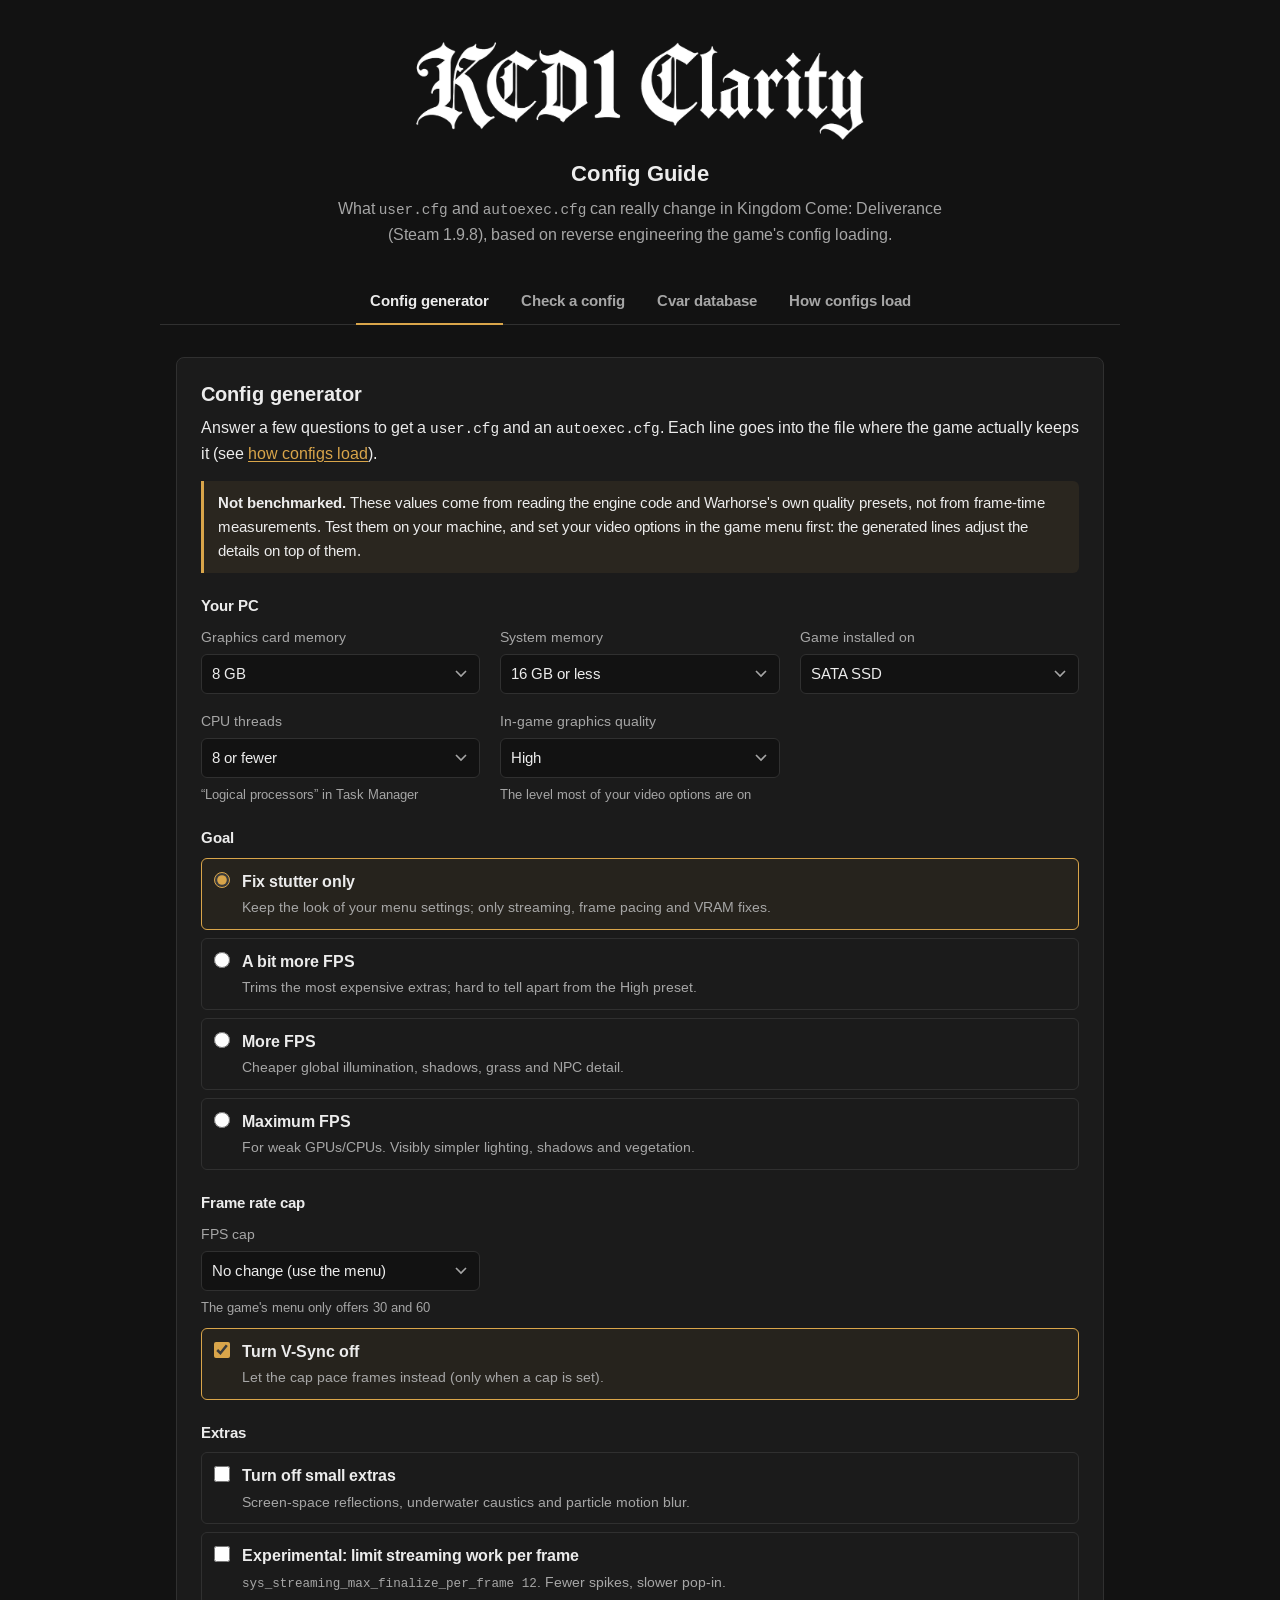
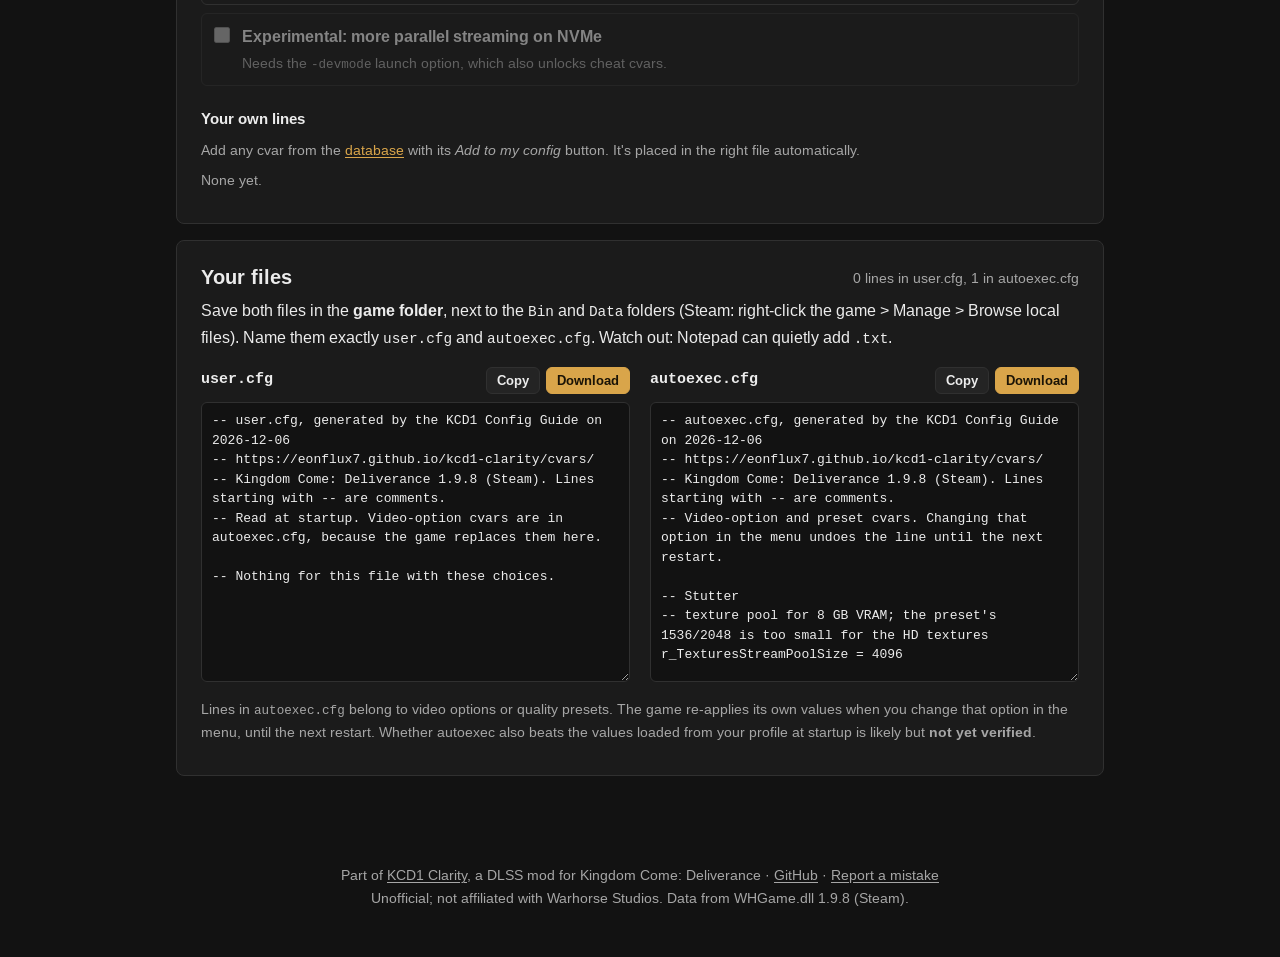
==== commit 64e5fab9: "Config guide: fix tall file-type select, even out Your PC rows The db-controls flex rule also hit th" ====
--- a/docs/cvars/index.html
+++ b/docs/cvars/index.html
@@ -52,11 +52,11 @@
         </select></label>
       <label class="field"><span>System memory</span>
         <select id="g-ram"><option value="16" selected>16 GB or less</option><option value="32">32 GB or more</option></select></label>
+      <label class="field"><span>Game installed on</span>
+        <select id="g-drive"><option value="hdd">Hard disk</option><option value="ssd" selected>SATA SSD</option><option value="nvme">NVMe SSD</option></select></label>
       <label class="field"><span>CPU threads</span>
         <select id="g-threads"><option value="8" selected>8 or fewer</option><option value="16">More than 8</option></select>
-        <span class="hint">Task Manager &gt; Performance &gt; CPU &gt; Logical processors</span></label>
-      <label class="field"><span>Game installed on</span>
-        <select id="g-drive"><option value="hdd">Hard disk</option><option value="ssd" selected>SATA SSD</option><option value="nvme">NVMe SSD</option></select></label>
+        <span class="hint">&ldquo;Logical processors&rdquo; in Task Manager</span></label>
       <label class="field"><span>In-game graphics quality</span>
         <select id="g-level"><option value="1">Low</option><option value="2">Medium</option>
           <option value="3" selected>High</option><option value="4">Very High</option></select>
--- a/docs/cvars/site/style.css
+++ b/docs/cvars/site/style.css
@@ -177,7 +177,9 @@
 .db-controls { display: flex; flex-wrap: wrap; gap: 10px; align-items: flex-end; margin: 12px 0 4px; }
 .db-controls > * { min-width: 0; }
 .db-controls input[type="search"] { flex: 3 1 260px; }
-.db-controls select { flex: 1 1 200px; }
+.db-controls > select { flex: 1 1 200px; }
+.db-controls > .field { flex: 0 1 200px; }
+.db-controls > button, .db-controls > .button { height: 40px; }
 .chips { display: flex; flex-wrap: wrap; gap: 6px; margin: 10px 0 12px; }
 .chip {
   font: 14px var(--sans);
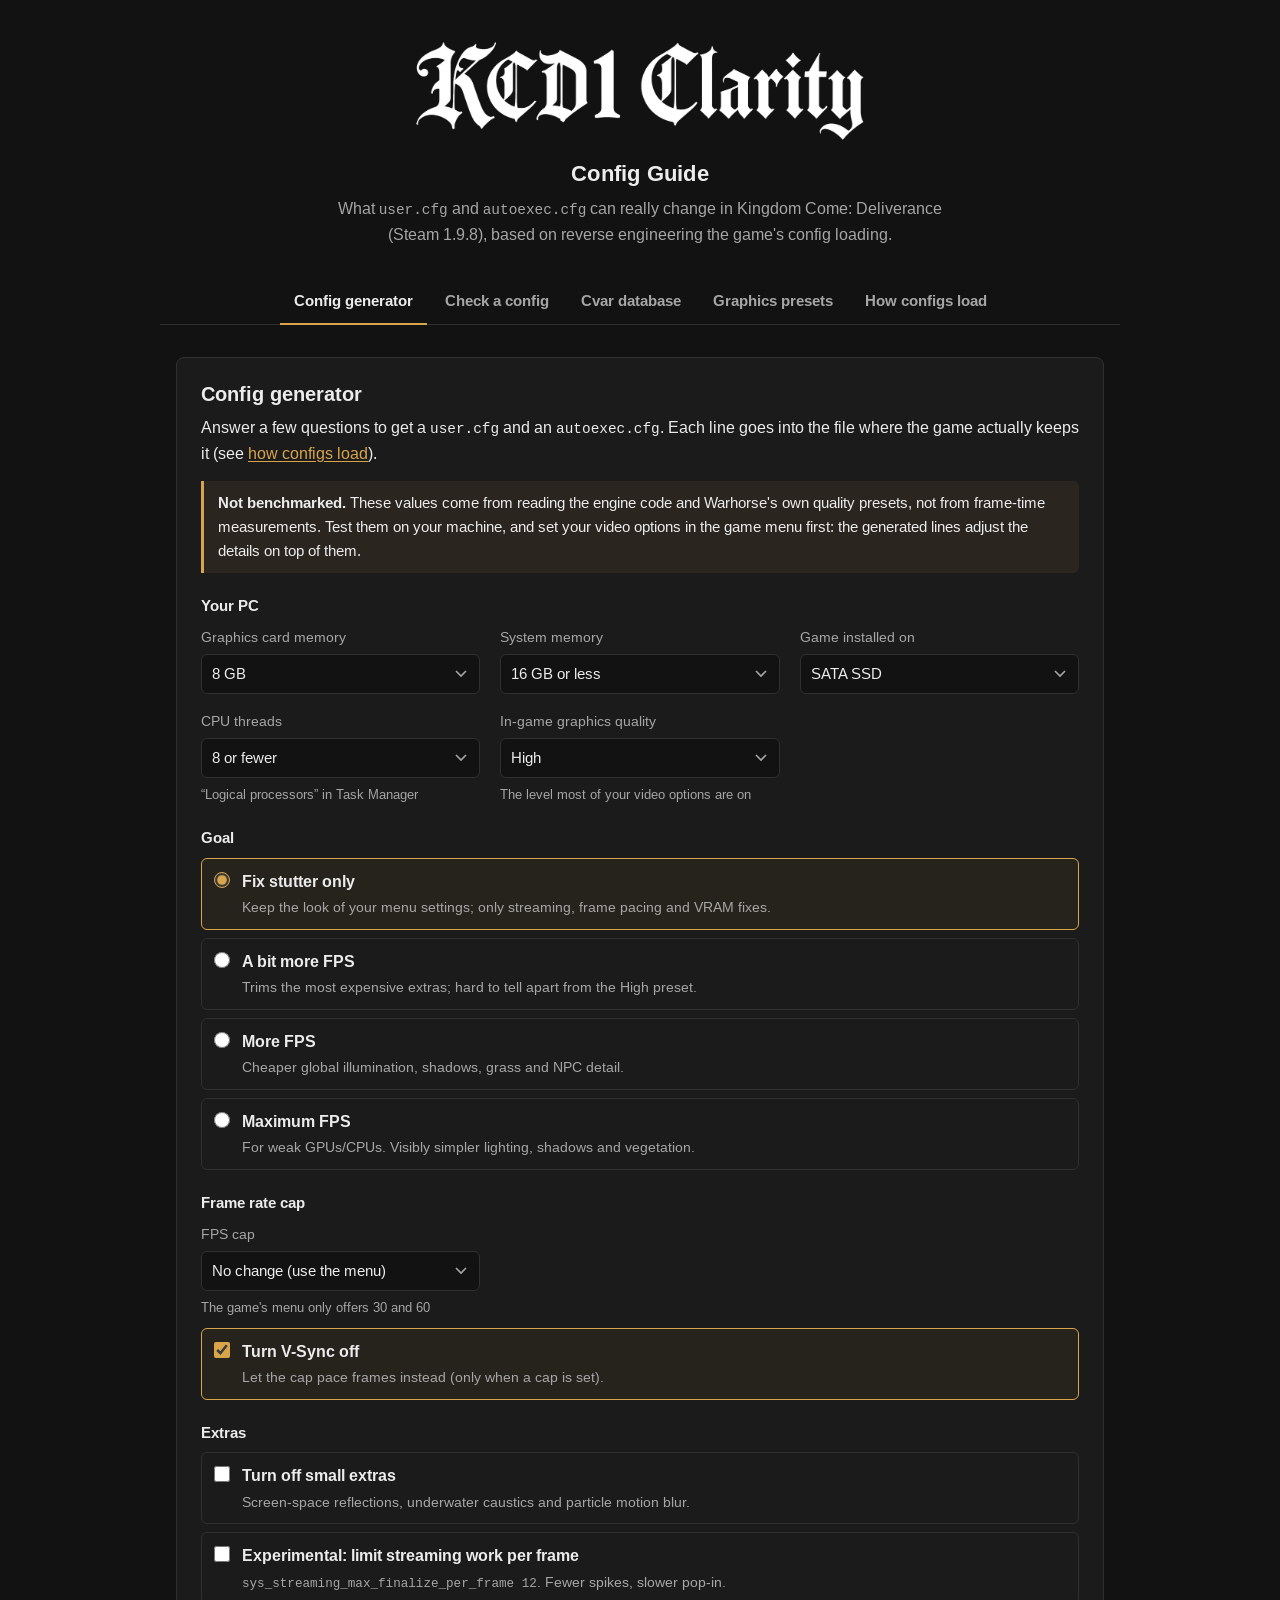
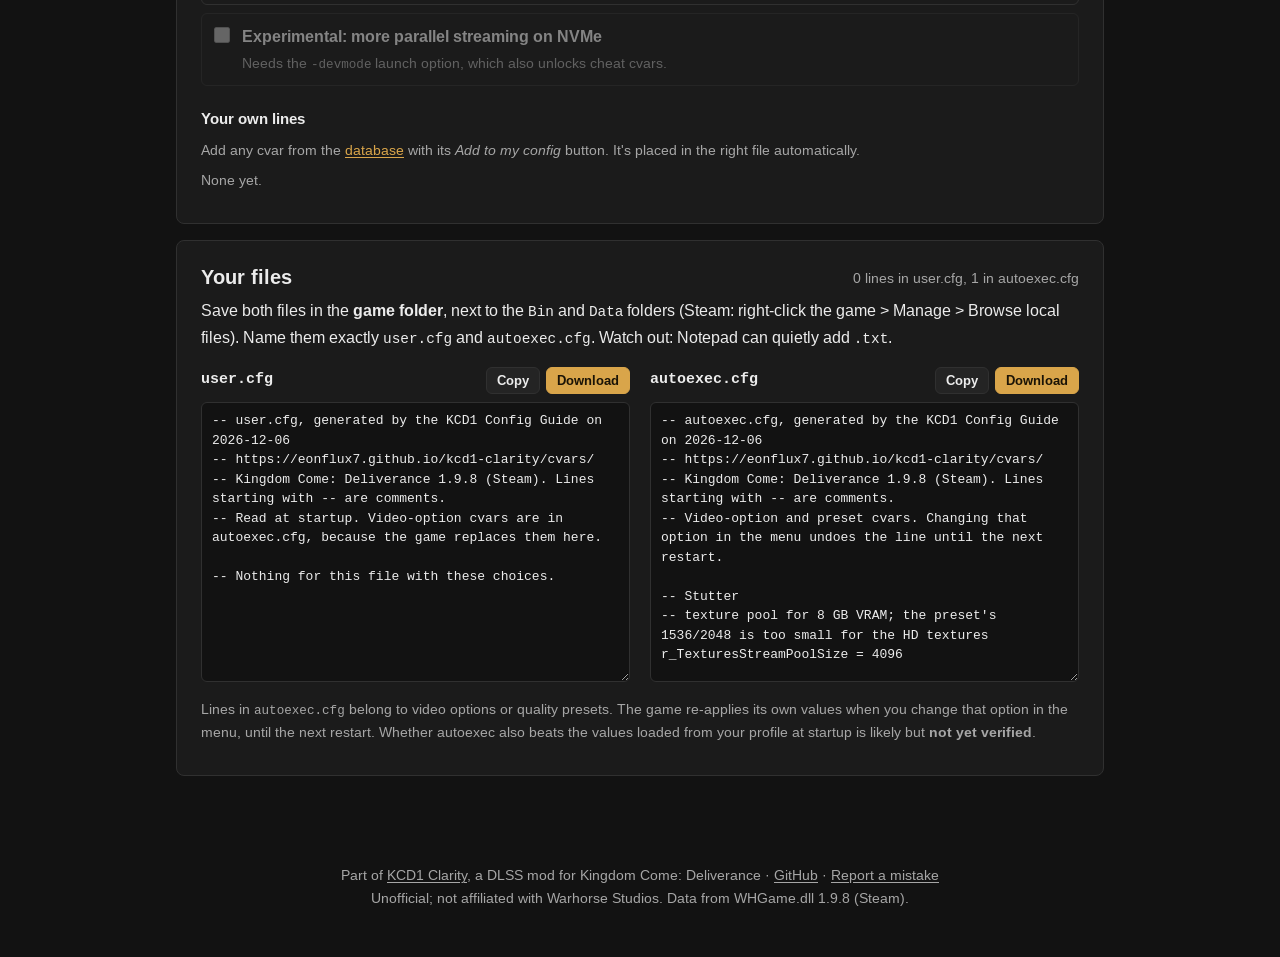
==== commit 0b303549: "Config guide: graphics presets tab, centre Open file button New tab compares what each video-option " ====
--- a/docs/cvars/index.html
+++ b/docs/cvars/index.html
@@ -26,6 +26,7 @@
   <a href="#generator">Config generator</a>
   <a href="#check">Check a config</a>
   <a href="#db">Cvar database</a>
+  <a href="#presets">Graphics presets</a>
   <a href="#how">How configs load</a>
 </nav>
 
@@ -171,6 +172,25 @@
     <div class="cv-list" id="d-list"></div>
     <p class="more"><button id="d-more" hidden>Show more</button></p>
   </div>
+</section>
+
+<!-- ======================= PRESETS ======================= -->
+<section class="tab" id="tab-presets" hidden>
+  <div class="panel">
+    <h2>Graphics presets</h2>
+    <p>Each quality option in the video settings is a preset group. Picking Low, Medium, High or Very High sets every
+      cvar in that group to the value in its column. The game applies them from your profile after
+      <code>user.cfg</code> is read, so a different value for one of these cvars has to go in <code>autoexec.cfg</code>.</p>
+    <div class="db-controls">
+      <label class="field"><span>From</span><select id="p-from"><option value="1" selected>Low</option><option value="2">Medium</option><option value="3">High</option><option value="4">Very High</option><option value="7">7 (files only)</option></select></label>
+      <label class="field"><span>To</span><select id="p-to"><option value="1">Low</option><option value="2">Medium</option><option value="3">High</option><option value="4" selected>Very High</option><option value="7">7 (files only)</option></select></label>
+      <label class="check"><input type="checkbox" id="p-all"> Show cvars that don't change</label>
+    </div>
+    <p class="small muted" id="p-summary"></p>
+    <p class="small muted">Highlighted values differ from the column before them. Level 7 exists in the game's preset
+      files, but the menu stops at Very High.</p>
+  </div>
+  <div id="p-list"></div>
 </section>
 
 <!-- ======================= HOW ======================= -->
--- a/docs/cvars/site/style.css
+++ b/docs/cvars/site/style.css
@@ -179,7 +179,7 @@
 .db-controls input[type="search"] { flex: 3 1 260px; }
 .db-controls > select { flex: 1 1 200px; }
 .db-controls > .field { flex: 0 1 200px; }
-.db-controls > button, .db-controls > .button { height: 40px; }
+.db-controls > button, .db-controls > .button { height: 40px; display: inline-flex; align-items: center; justify-content: center; }
 .chips { display: flex; flex-wrap: wrap; gap: 6px; margin: 10px 0 12px; }
 .chip {
   font: 14px var(--sans);
@@ -252,3 +252,23 @@
 select option { background: var(--surface); color: var(--text); }
 input[type="text"], input[type="search"], input[type="number"] { height: 40px; }
 .field .hint { font-size: 13px; color: var(--muted); }
+
+/* graphics presets */
+.check { display: flex; align-items: center; gap: 8px; height: 40px; font-size: 14px; cursor: pointer; }
+.preset .out-head { margin-bottom: 12px; }
+.preset h2 { font-size: 18px; }
+.preset-id { font: 400 13px var(--mono); color: var(--muted); margin-left: 8px; }
+.ptable td a { color: var(--text); text-decoration: none; }
+.ptable td a:hover { color: var(--accent); text-decoration: underline; }
+.ptable td .badge { margin-left: 4px; }
+.ptable td.chg { color: var(--accent); font-weight: 700; background: rgba(217, 165, 74, 0.08); }
+.ptable tr.same td, .ptable tr.same td a { color: var(--muted); }
+.p-sep { font-size: 18px; margin: 36px 0 4px; }
+.p-sep-text { margin: 0 0 8px; }
+@media (max-width: 640px) {
+  .ptable thead { display: none; }
+  .ptable tr { display: grid; grid-template-columns: repeat(var(--n), minmax(0, 1fr)); border-bottom: 1px solid var(--border); padding: 8px 0; }
+  .ptable td, .ptable td:first-child { border: 0; padding: 2px 4px; text-align: left; }
+  .ptable td:first-child { grid-column: 1 / -1; }
+  .ptable td[data-l]::before { content: attr(data-l); display: block; font: 11px var(--sans); color: var(--muted); }
+}
